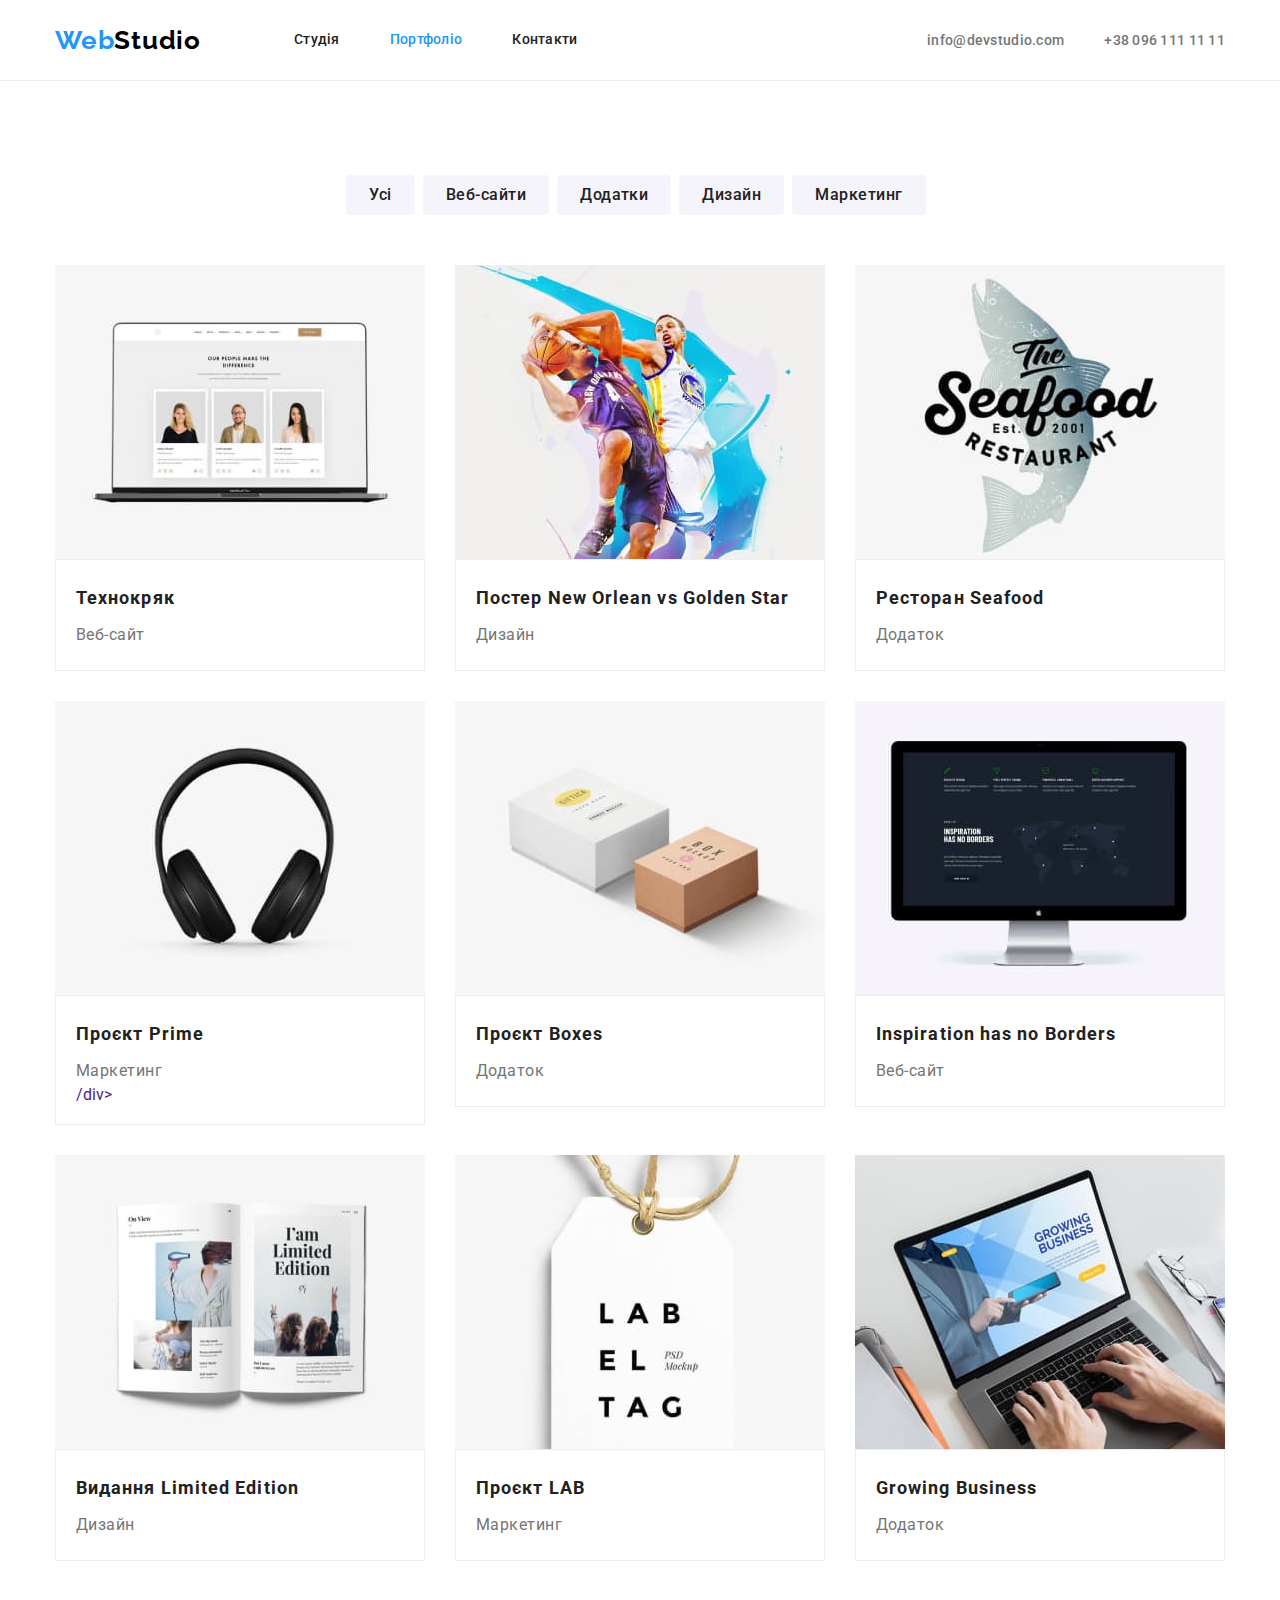
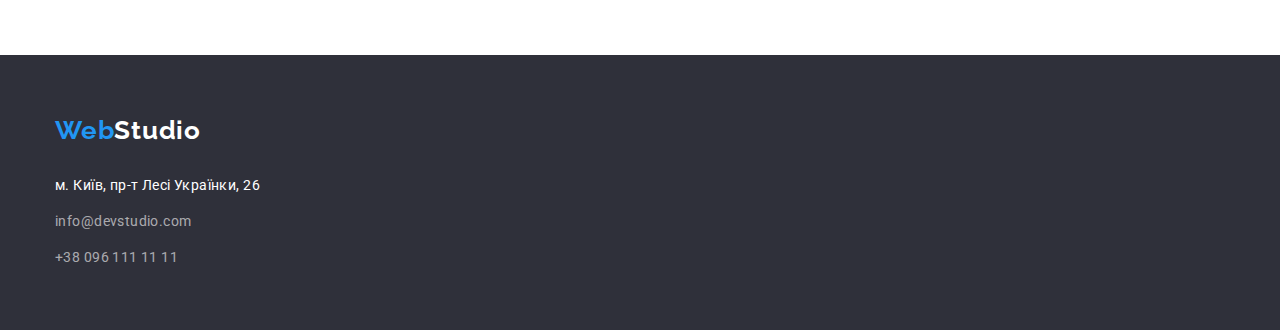
==== portfolio.html @ 8aa9c8b2 "Draft" ====
<!DOCTYPE html>
<html lang="uk">
  <head>
    <meta charset="UTF-8" />
    <meta http-equiv="X-UA-Compatible" content="IE=edge" />
    <meta name="viewport" content="width=device-width, initial-scale=1.0" />
    <title>Студія</title>
    <link rel="preconnect" href="https://fonts.googleapis.com" />
    <link rel="preconnect" href="https://fonts.gstatic.com" crossorigin />
    <link
      href="https://fonts.googleapis.com/css2?family=Raleway:wght@700&family=Roboto:wght@400;500;700;900&display=swap"
      rel="stylesheet"
    />
    <link
      rel="stylesheet"
      href="https://cdnjs.cloudflare.com/ajax/libs/modern-normalize/1.1.0/modern-normalize.min.css"
    />
    <link rel="stylesheet" href="./css/styles.css" />
  </head>

  <body>
  <header>
        <div class="container all-header">
        <a class="logo" href="./index.html"><span class="accent">Web</span>Studio</a>
        <nav>
        <ul class="site-nav list">
            <li class="item"><a class="link" href="./index.html">Студія</a></li>
            <li class="item"><a class="link current" href="./portfolio.html">Портфоліо</a></li>
            <li class="item"><a class="link" href="">Контакти</a></li>
        </ul>
        </nav>
        <ul class="contacts list contacts-top">
            <li class="item"><a class="link" href="mailto:info@devstudio.com">info@devstudio.com</a></li>
            <li class="item"><a class="link" href="tel:+380961111111">+38 096 111 11 11</a></li>
        </ul>
    </header>
    </div>

    <main>
      <section class="portfolio">
        <div class="container">
        <!--прихований заголовок Портфоліо-->
        <h1 class="hidden">Портфоліо</h1>
        <ul class="list btn-container">
          <li class="item"><button class="btn" type="button">Усі</button></li>
          <li class="item"><button class="btn" type="button">Веб-сайти</button></li>
          <li class="item"><button class="btn" type="button">Додатки</button></li>
          <li class="item"><button class="btn" type="button">Дизайн</button></li>
          <li class="item"><button class="btn" type="button">Маркетинг</button></li>
        </ul>

        <ul class="list flex-container">
          <li class="flex-element">
            <a href="">
              <img src="./images/img-11.jpg" alt="Фото команди" width="370" height="294" />
              <div class="portfolio-subtitle-text"><h2 class="portfolio-subtitle">Технокряк</h2>
              <p class="portfolio-text">Веб-сайт</p></div></a
            >
          </li>
          <li class="flex-element">
            <a href="">
              <img src="./images/img-12.jpg" alt="Баскетболісти" width="370" height="294" />
              <div class="portfolio-subtitle-text"><h2 class="portfolio-subtitle">
                Постер <span lang="en">New Orlean vs Golden Star</span>
              </h2>
              <p class="portfolio-text">Дизайн</p></div></a
            >
          </li>
          <li class="flex-element">
            <a href="">
              <img src="./images/img-13.jpg" alt="Емблема ресторану" width="370" height="294" />
              <div class="portfolio-subtitle-text"><h2 class="portfolio-subtitle">Ресторан <span lang="en">Seafood</span></h2>
              <p class="portfolio-text">Додаток</p></div></a
            >
          </li>
          <li class="flex-element">
            <a href="">
              <img src="./images/img-14.jpg" alt="Навушники" width="370" height="294" />
              <div class="portfolio-subtitle-text"><h2 class="portfolio-subtitle">Проєкт <span lang="en">Prime</span></h2>
              <p class="portfolio-text">Маркетинг</p>/div></a
            >
          </li>
          <li class="flex-element">
            <a href="">
              <img src="./images/img-15.jpg" alt="Коробки" width="370" height="294" />
              <div class="portfolio-subtitle-text"><h2 class="portfolio-subtitle">Проєкт <span lang="en">Boxes</span></h2>
              <p class="portfolio-text">Додаток</p></div></a
            >
          </li>
          <li class="flex-element">
            <a href="">
              <img src="./images/img-16.jpg" alt="Монітор" width="370" height="294" />
              <div class="portfolio-subtitle-text"><h2 class="portfolio-subtitle"><span lang="en">Inspiration has no Borders</span></h2>
              <p class="portfolio-text">Веб-сайт</p></div></a
            >
          </li>
          <li class="flex-element">
            <a href="">
              <img src="./images/img-17.jpg" alt="Книга" width="370" height="294" />
              <div class="portfolio-subtitle-text"><h2 class="portfolio-subtitle">Видання <span lang="en">Limited Edition</span></h2>
              <p class="portfolio-text">Дизайн</p></div></a
            >
          </li>
          <li class="flex-element">
            <a href="">
              <img src="./images/img-18.jpg" alt="Лейбл" width="370" height="294" />
              <div class="portfolio-subtitle-text"><h2 class="portfolio-subtitle">Проєкт <span lang="en">LAB</span></h2>
              <p class="portfolio-text">Маркетинг</p></div></a
            >
          </li>
          <li class="flex-element">
            <a href="">
              <img src="./images/img-19.jpg" alt="Ноутбук" width="370" height="294" />
              <div class="portfolio-subtitle-text"><h2 class="portfolio-subtitle"><span lang="en">Growing Business</span></h2>
              <p class="portfolio-text">Додаток</p></div></a
            >
          </li>
        </ul>
      </section>
      </div>
    </main>

  <footer class="footer">
    <div class="container">
    <a class="logo" href="./index.html"><span class="accent">Web</span>Studio</a>
    <address class="address">м. Київ, пр-т Лесі Українки, 26</address>
        <ul class="contacts list contacts-bottom">
            <li class="item"><a class="footer-link link" href="mailto:info@devstudio.com">info@devstudio.com</a></li>
            <li class="item"><a class="footer-link link" href="tel:+380961111111">+38 096 111 11 11</a></li>
        </ul>
    </div>
  </footer>
    </div>
  </body>
</html>
---- css/styles.css ----
:root {
  --main-text-color: #757575;
  --title-text-color: #212121;
  --accent-color: #2196f3;
  --prim-bcg-color: #ffffff;
  --sec-bcg-color: #2f303a;
}

body {
  font-family: 'Roboto', 'Raleway', sans-serif;
  background-color: var(--prim-bcg-color);
  color: var(--main-text-color);
}

header {
  border-bottom: 1px solid #eeeeee;
}

p,
h1,
h2,
h3,
h4,
h5,
h6 {
  margin: 0px;
}
ul,
ol {
  margin: 0px;
  padding-left: 0px;
}

img {
  display: block;
  max-width: 100%;
  height: auto;
}

a {
  text-decoration: none;
}

.hidden {
  position: absolute;
  width: 1px;
  height: 1px;
  margin: -1px;
  border: 0;
  padding: 0;
  white-space: nowrap;
  overflow: hidden;
}

.list {
  padding: 0;
  margin: 0;
  list-style: none;
}

.btn {
  cursor: pointer;
  font-family: inherit;
}

.btn:hover,
.btn:focus {
  color: var(--sec-bcg-color);
}

.container {
  margin-left: auto;
  margin-right: auto;
  width: 1200px;
  padding-left: 15px;
  padding-right: 15px;
  /* outline: 2px solid tomato; */
}

.all-header {
  display: flex;
  align-items: center;
  }

.logo {
  font-family: 'Raleway';
  font-weight: 700;
  font-size: 26px;
  line-height: 1.19;
  /* identical to box height */
  letter-spacing: 0.03em;
}

header .logo {
  color: #000000;
}

span.accent {
  color: var(--accent-color);
}

.logo:hover {
  color: var(--accent-color);
}
span.accent:hover {
  color: #000000;
}

.link {
  font-weight: 500;
  font-size: 14px;
  line-height: 1.14;
  letter-spacing: 0.02em;
}
.site-nav .link {
  display: block;
  padding-top: 32px;
  padding-bottom: 32px;
  color: var(--title-text-color);
}

.site-nav .link:hover,
.site-nav .link:focus,
.contacts .link:hover,
.contacts .link:focus {
  color: var(--accent-color);
}

.site-nav .link.current {
  color: var(--accent-color);
}

.site-nav {
  display: flex;
  margin-left: 93px;
}

.site-nav .item {
  /* background-color: tomato; */
}

.site-nav .item + .item {
  margin-left: 50px;
}

.contacts .link {
  color: var(--main-text-color);
}

.contacts-top {
  display: flex;
  margin-left: auto;
}

.contacts-top .item + .item {
  margin-left: 40px;
}

.envelope {
  margin-right: 10px;
  outline: 1px solid tomato;
}

.smartphone {  
  margin-right: 10px;
  outline: 1px solid tomato;
}

/*Секція Герой*/

.hero {
  max-width: 1600px;
  height: 600px;
  margin-left: auto;
  margin-right: auto;
  background-image: linear-gradient(rgba(47, 48, 58, 0.4), rgba(47, 48, 58, 0.4)),
  url("../images/bg.jpg");
  background-repeat: no-repeat;
  background-size: cover;
  background-position: center;
  box-shadow: 0px 4px 4px rgba(0, 0, 0, 0.25), 0px 4px 4px rgba(0, 0, 0, 0.25);
  padding: 200px; 0;
  background-color: #C4C4C4;
  text-align: center;
}
.hero-title {
  max-width: 696px;
  margin: auto; auto;
  color: #ffffff;
  font-weight: 900;
  font-size: 44px;
  line-height: 1.36;
  letter-spacing: 0.06em;
  text-transform: uppercase;
}
.hero-btn {
  margin-top: 30px;
  display: inline-block;
  padding: 10px 20px;
  min-width: 200px;
  box-shadow: 0px 4px 4px rgba(0, 0, 0, 0.15);
  border-radius: 4px;
  border: 1px solid transparent;
  background-color: var(--accent-color);
  color: #ffffff;
  font-weight: 700;
  font-size: 16px;
  line-height: 1.88;
  text-align: center;
  letter-spacing: 0.06em;
}

/* sections*/
.title {
  font-weight: 700;
  color: var(--title-text-color);
}

.features {
  padding-top: 94px;
  padding-bottom: 94px;
}

.features .title {
  margin-bottom: 10px;
  font-size: 14px;
  line-height: 1.14;
  letter-spacing: 0.03em;
  text-transform: uppercase;
}

.features p {
  font-size: 14px;
  line-height: 1.71;
  letter-spacing: 0.03em;
  color: var(--main-text-color);
}

.features-list {
  display: flex;
  min-width: 270px;
}

.features-list .item:not(:last-child) {
  margin-right: 30px;
}

.features-visual {
  width: 270px;
  height: 120px;
  margin-bottom: 30px;
  background-color: #F5F4FA;
}

.features-icon {
  outline: 1px solid tomato;
}

.works{
  padding-bottom: 94px;
}


.works .title {
  margin-bottom: 50px;
  font-size: 36px;
  line-height: 1.17;
  text-align: center;
  letter-spacing: 0.03em;
}

.works-container {
  display: flex;
}

.works-container .item:not(:last-child) {
  margin-right: 30px;
}

.team {
  padding-top: 94px;
  padding-bottom: 94px;
  background-color: #f5f4fa;
}
.team .title {
  margin-bottom: 50px;
  font-size: 36px;
  line-height: 1.17;
  text-align: center;
  letter-spacing: 0.03em;
}

.team-title-text {
  padding-top: 30px;
  padding-bottom: 30px;
}
.team-title {
  /* margin-top: 30px;*/
  margin-bottom: 10px;
  font-weight: 500;
  font-size: 16px;
  line-height: 1.19;
  /* identical to box height */
  text-align: center;
  letter-spacing: 0.03em;
  color: var(--title-text-color);
}
.team-text {
  margin-bottom: 16px;
  font-size: 16px;
  line-height: 1.19;
  /* identical to box height */
  text-align: center;
  letter-spacing: 0.03em;
  color: var(--main-text-color);
}

.team li {
  background-color: var(--prim-bcg-color);
}

.team-container {
  display: flex;
  }

.team-container .item {
  border: 1px solid transparent;
  box-shadow: 0px 1px 3px rgba(0, 0, 0, 0.12), 0px 1px 1px rgba(0, 0, 0, 0.14),
    0px 2px 1px rgba(0, 0, 0, 0.2);
  border-radius: 0px 0px 4px 4px;
}

.team-container .item:not(:last-child) {
  margin-right: 30px;
}

.team-soc-list {
  display: flex;
  justify-content: center;
  align-items: center;
}
.team-soc-items {
  width: 44px;
  height: 44px;
  outline: 1px solid green;
}
.team-soc-items:not(:last-child) {
  margin-right: 10px;
}
.team-soc-link {
  width: 100%;
  height: 100%;
  display: flex;
  background-color: #fff;
  border-radius: 50%;
  justify-content: center;
  align-items: center;
  color: #000;
}
.team-soc-link:hover {
  color: var(--accent-color);
}
.team-soc-icons {
  fill: currentColor;
  outline: 1px solid tomato;}

  .clients {
  padding-top: 94px;
  padding-bottom: 94px;
  }

  .clients .title {
  margin-bottom: 50px;
  font-size: 36px;
  line-height: 1.17;
  letter-spacing: 0.03em;
  text-align: center;
}

.clients-list {
  display: inline-flex;
}

.clients-list .item {
  width: 170px;
  height: 92px;
  border:1px solid #AFB1B8
}

.clients-list .item:not(:last-child) {
  margin-right: 30px;
}

.clients-icons {
  outline: 1px solid tomato;
}

.footer {
  display: flex;
  padding-top: 60px;
  padding-bottom: 60px;
  background-color: var(--sec-bcg-color);
}

footer .logo {
  color: #ffffff;
}

.footer-link.link {
  font-weight: 400;
  font-size: 14px;
  line-height: 1.71;
  letter-spacing: 0.03em;
  color: rgba(255, 255, 255, 0.6);
}
.address {
  margin-top: 28px;
  font-weight: 400;
  font-size: 14px;
  line-height: 1.71;
  letter-spacing: 0.03em;
  color: #ffffff;
  font-style: normal;
}

.contacts-bottom .item {
  margin-top: 12px;
}

.footer-soc-title {

color: var(--prim-bcg-color);
font-weight: 700;
font-size: 14px;
line-height: 1.14;
letter-spacing: 0.03em;
text-transform: uppercase;
}

.footer-soc-list {
  display: flex;
}
.footer-soc-items {
  width: 44px;
  height: 44px;
  outline: 1px solid green;
}
.footer-soc-items:not(:last-child) {
  margin-right: 10px;
}
.footer-soc-link {
  width: 100%;
  height: 100%;
  display: flex;
  background-color: #fff;
  border-radius: 50%;
  justify-content: center;
  align-items: center;
  color: #000;
}
.footer-soc-link:hover {
  color: var(--accent-color);
}
.footer-soc-icons {
  fill: currentColor;
  outline: 1px solid tomato;}

/*Portfolio*/

.portfolio {
padding-top: 94px;
padding-bottom: 94px;
}

.btn-container {
  display: flex;
  justify-content: center;
  align-content: center;
    
}

.btn-container .item {
    /* outline: solid green; */
    margin-right: 8px;
}

.portfolio .btn {

  padding: 6px 22px;
  border-radius: 4px;
  border: 1px solid transparent;

  background: #f5f4fa;
  font-weight: 500;
  font-size: 16px;
  line-height: 1.62;
  text-align: center;
  letter-spacing: 0.03em;
  color: var(--title-text-color);
}

/* .portfolio .btn:first-child {
  background-color: var(--accent-color);
} */

.portfolio .btn:hover,
.portfolio .btn:focus {
  color: var(--accent-color);
}

.portfolio-subtitle-text{
 padding: 20px; 24px;
 border: 1px solid #eeeeee;
}

.portfolio-subtitle {
  margin-bottom: 4px;
  font-weight: 700;
  font-size: 18px;
  line-height: 2;
  letter-spacing: 0.06em;
  color: var(--title-text-color);
}

.portfolio-text {
  font-size: 16px;
  line-height: 1.88;
  letter-spacing: 0.03em;
  color: var(--main-text-color);
}


.flex-container {
  margin-top: 50px;
  display: flex;
  flex-wrap: wrap;
  /* background-color: teal; */
}

.flex-element {
  width: 370px;
  margin-right: 30px;
  margin-bottom: 30px;
    /* background-color: tomato; */
}

.flex-element:nth-child(3n) {
  margin-right: 0;
}

.flex-element:nth-last-child(-n + 3) {
  margin-bottom: 0;
}
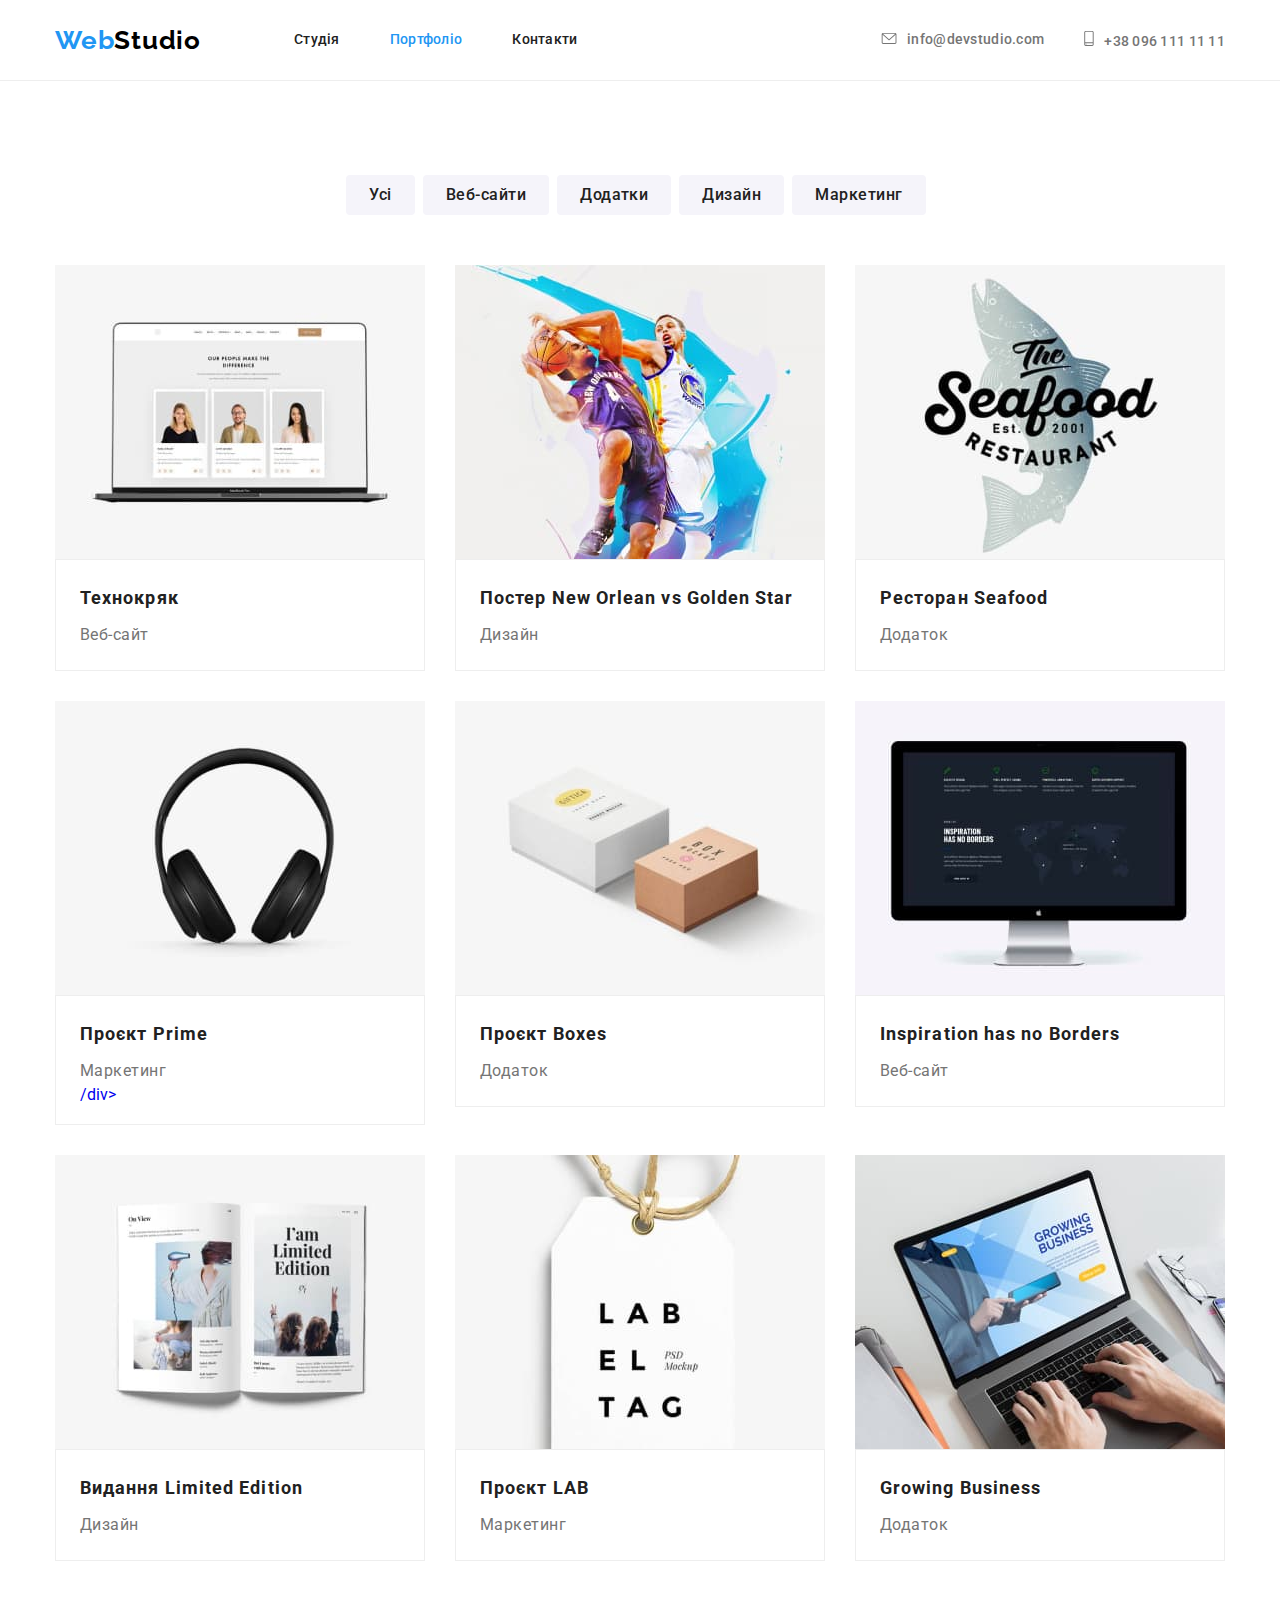
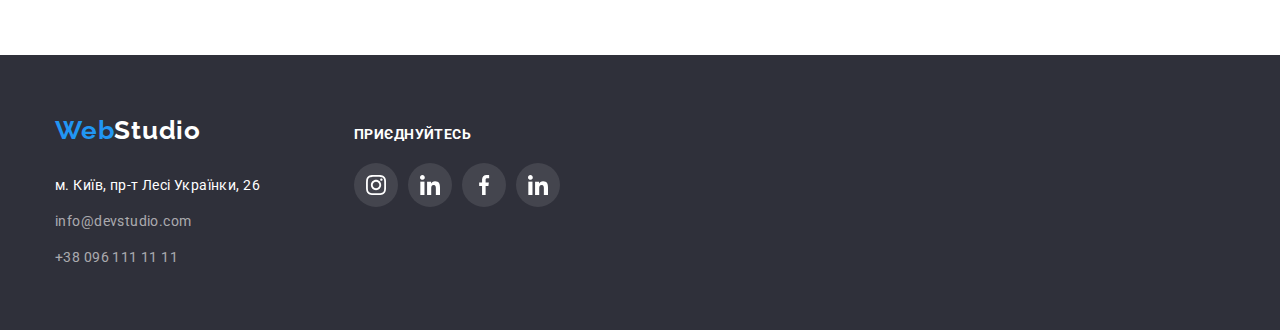
==== commit cb146c86: "Version 1" ====
--- a/portfolio.html
+++ b/portfolio.html
@@ -19,22 +19,34 @@
   </head>
 
   <body>
-  <header>
-        <div class="container all-header">
+      <header>
+      <div class="container all-header">
         <a class="logo" href="./index.html"><span class="accent">Web</span>Studio</a>
         <nav>
-        <ul class="site-nav list">
+          <ul class="site-nav list">
             <li class="item"><a class="link" href="./index.html">Студія</a></li>
             <li class="item"><a class="link current" href="./portfolio.html">Портфоліо</a></li>
             <li class="item"><a class="link" href="">Контакти</a></li>
-        </ul>
+          </ul>
         </nav>
         <ul class="contacts list contacts-top">
-            <li class="item"><a class="link" href="mailto:info@devstudio.com">info@devstudio.com</a></li>
-            <li class="item"><a class="link" href="tel:+380961111111">+38 096 111 11 11</a></li>
+          <li class="item">
+            <a class="link" href="mailto:info@devstudio.com"
+              ><svg width="16" height="12" class="header-icons">
+                <use href="./images/icons.svg#icon-envelope"></use></svg
+              >info@devstudio.com</a
+            >
+          </li>
+          <li class="item">
+            <a class="link" href="tel:+380961111111"
+              ><svg width="10" height="16" class="header-icons">
+                <use href="./images/icons.svg#icon-smartphone"></use></svg
+              >+38 096 111 11 11</a
+            >
+          </li>
         </ul>
+      </div>
     </header>
-    </div>
 
     <main>
       <section class="portfolio">
@@ -51,14 +63,14 @@
 
         <ul class="list flex-container">
           <li class="flex-element">
-            <a href="">
+            <a href="#" class="flex-element-link">
               <img src="./images/img-11.jpg" alt="Фото команди" width="370" height="294" />
               <div class="portfolio-subtitle-text"><h2 class="portfolio-subtitle">Технокряк</h2>
               <p class="portfolio-text">Веб-сайт</p></div></a
             >
           </li>
           <li class="flex-element">
-            <a href="">
+            <a href="#" class="flex-element-link">
               <img src="./images/img-12.jpg" alt="Баскетболісти" width="370" height="294" />
               <div class="portfolio-subtitle-text"><h2 class="portfolio-subtitle">
                 Постер <span lang="en">New Orlean vs Golden Star</span>
@@ -67,49 +79,49 @@
             >
           </li>
           <li class="flex-element">
-            <a href="">
+            <a href="#" class="flex-element-link">
               <img src="./images/img-13.jpg" alt="Емблема ресторану" width="370" height="294" />
               <div class="portfolio-subtitle-text"><h2 class="portfolio-subtitle">Ресторан <span lang="en">Seafood</span></h2>
               <p class="portfolio-text">Додаток</p></div></a
             >
           </li>
           <li class="flex-element">
-            <a href="">
+            <a href="#" class="flex-element-link">
               <img src="./images/img-14.jpg" alt="Навушники" width="370" height="294" />
               <div class="portfolio-subtitle-text"><h2 class="portfolio-subtitle">Проєкт <span lang="en">Prime</span></h2>
               <p class="portfolio-text">Маркетинг</p>/div></a
             >
           </li>
           <li class="flex-element">
-            <a href="">
+            <a href="#" class="flex-element-link">
               <img src="./images/img-15.jpg" alt="Коробки" width="370" height="294" />
               <div class="portfolio-subtitle-text"><h2 class="portfolio-subtitle">Проєкт <span lang="en">Boxes</span></h2>
               <p class="portfolio-text">Додаток</p></div></a
             >
           </li>
           <li class="flex-element">
-            <a href="">
+            <a href="#" class="flex-element-link">
               <img src="./images/img-16.jpg" alt="Монітор" width="370" height="294" />
               <div class="portfolio-subtitle-text"><h2 class="portfolio-subtitle"><span lang="en">Inspiration has no Borders</span></h2>
               <p class="portfolio-text">Веб-сайт</p></div></a
             >
           </li>
           <li class="flex-element">
-            <a href="">
+            <a href="#" class="flex-element-link">
               <img src="./images/img-17.jpg" alt="Книга" width="370" height="294" />
               <div class="portfolio-subtitle-text"><h2 class="portfolio-subtitle">Видання <span lang="en">Limited Edition</span></h2>
               <p class="portfolio-text">Дизайн</p></div></a
             >
           </li>
           <li class="flex-element">
-            <a href="">
+            <a href="#" class="flex-element-link">
               <img src="./images/img-18.jpg" alt="Лейбл" width="370" height="294" />
               <div class="portfolio-subtitle-text"><h2 class="portfolio-subtitle">Проєкт <span lang="en">LAB</span></h2>
               <p class="portfolio-text">Маркетинг</p></div></a
             >
           </li>
           <li class="flex-element">
-            <a href="">
+            <a href="#" class="flex-element-link">
               <img src="./images/img-19.jpg" alt="Ноутбук" width="370" height="294" />
               <div class="portfolio-subtitle-text"><h2 class="portfolio-subtitle"><span lang="en">Growing Business</span></h2>
               <p class="portfolio-text">Додаток</p></div></a
@@ -120,16 +132,56 @@
       </div>
     </main>
 
-  <footer class="footer">
-    <div class="container">
-    <a class="logo" href="./index.html"><span class="accent">Web</span>Studio</a>
-    <address class="address">м. Київ, пр-т Лесі Українки, 26</address>
-        <ul class="contacts list contacts-bottom">
-            <li class="item"><a class="footer-link link" href="mailto:info@devstudio.com">info@devstudio.com</a></li>
-            <li class="item"><a class="footer-link link" href="tel:+380961111111">+38 096 111 11 11</a></li>
-        </ul>
-    </div>
-  </footer>
+    <footer class="footer">
+      <div class="container footer-container">
+        <div class="footer-address">
+          <a class="logo" href="./index.html"><span class="accent">Web</span>Studio</a>
+          <address class="address">м. Київ, пр-т Лесі Українки, 26</address>
+          <ul class="contacts list contacts-bottom">
+            <li class="item">
+              <a class="footer-link link" href="mailto:info@devstudio.com">info@devstudio.com</a>
+            </li>
+            <li class="item">
+              <a class="footer-link link" href="tel:+380961111111">+38 096 111 11 11</a>
+            </li>
+          </ul>
+        </div>
+
+        <div class="footer-join">
+          <h3 class="footer-soc-title">Приєднуйтесь</h3>
+          <ul class="footer-soc-list list">
+            <li class="footer-soc-items">
+              <a href="#" class="footer-soc-link link">
+                <svg width="20" height="20" class="footer-soc-icons">
+                  <use href="./images/icons.svg#icon-instagram"></use>
+                </svg>
+              </a>
+            </li>
+
+            <li class="footer-soc-items">
+              <a href="#" class="footer-soc-link link">
+                <svg width="20" height="20" class="footer-soc-icons">
+                  <use href="./images/icons.svg#icon-linkedin"></use></svg
+              ></a>
+            </li>
+
+            <li class="footer-soc-items">
+              <a href="#" class="footer-soc-link link">
+                <svg width="20" height="20" class="footer-soc-icons">
+                  <use href="./images/icons.svg#icon-facebook"></use></svg
+              ></a>
+            </li>
+
+            <li class="footer-soc-items">
+              <a href="#" class="footer-soc-link link">
+                <svg width="20" height="20" class="footer-soc-icons">
+                  <use href="./images/icons.svg#icon-linkedin"></use></svg
+              ></a>
+            </li>
+          </ul>
+        </div>
+      </div>
+    </footer>
     </div>
   </body>
 </html>
--- a/css/styles.css
+++ b/css/styles.css
@@ -80,7 +80,7 @@
 .all-header {
   display: flex;
   align-items: center;
-  }
+}
 
 .logo {
   font-family: 'Raleway';
@@ -135,9 +135,9 @@
   margin-left: 93px;
 }
 
-.site-nav .item {
-  /* background-color: tomato; */
-}
+/* .site-nav .item {
+  background-color: tomato;
+} */
 
 .site-nav .item + .item {
   margin-left: 50px;
@@ -156,14 +156,10 @@
   margin-left: 40px;
 }
 
-.envelope {
+.header-icons {
+  fill: currentColor;
   margin-right: 10px;
-  outline: 1px solid tomato;
-}
-
-.smartphone {  
-  margin-right: 10px;
-  outline: 1px solid tomato;
+  /* outline: 1px solid tomato; */
 }
 
 /*Секція Герой*/
@@ -174,18 +170,18 @@
   margin-left: auto;
   margin-right: auto;
   background-image: linear-gradient(rgba(47, 48, 58, 0.4), rgba(47, 48, 58, 0.4)),
-  url("../images/bg.jpg");
+    url('../images/bg.jpg');
   background-repeat: no-repeat;
   background-size: cover;
   background-position: center;
   box-shadow: 0px 4px 4px rgba(0, 0, 0, 0.25), 0px 4px 4px rgba(0, 0, 0, 0.25);
-  padding: 200px; 0;
-  background-color: #C4C4C4;
+  padding: 200px 0;
+  background-color: #c4c4c4;
   text-align: center;
 }
 .hero-title {
   max-width: 696px;
-  margin: auto; auto;
+  margin: 0 auto;
   color: #ffffff;
   font-weight: 900;
   font-size: 44px;
@@ -246,20 +242,22 @@
 }
 
 .features-visual {
+  display: flex;
+  align-items: center;
+  justify-content: center;
   width: 270px;
   height: 120px;
   margin-bottom: 30px;
-  background-color: #F5F4FA;
-}
-
-.features-icon {
+  background-color: #f5f4fa;
+}
+
+/* .features-icon {
   outline: 1px solid tomato;
-}
-
-.works{
+} */
+
+.works {
   padding-bottom: 94px;
 }
-
 
 .works .title {
   margin-bottom: 50px;
@@ -321,7 +319,7 @@
 
 .team-container {
   display: flex;
-  }
+}
 
 .team-container .item {
   border: 1px solid transparent;
@@ -342,7 +340,6 @@
 .team-soc-items {
   width: 44px;
   height: 44px;
-  outline: 1px solid green;
 }
 .team-soc-items:not(:last-child) {
   margin-right: 10px;
@@ -351,25 +348,25 @@
   width: 100%;
   height: 100%;
   display: flex;
-  background-color: #fff;
   border-radius: 50%;
   justify-content: center;
   align-items: center;
-  color: #000;
+  color: #afb1b8;
 }
 .team-soc-link:hover {
-  color: var(--accent-color);
+  color: var(--prim-bcg-color);
+  background-color: var(--accent-color);
 }
 .team-soc-icons {
   fill: currentColor;
-  outline: 1px solid tomato;}
-
-  .clients {
+}
+
+.clients {
   padding-top: 94px;
   padding-bottom: 94px;
-  }
-
-  .clients .title {
+}
+
+.clients .title {
   margin-bottom: 50px;
   font-size: 36px;
   line-height: 1.17;
@@ -378,28 +375,54 @@
 }
 
 .clients-list {
-  display: inline-flex;
+  display: flex;
+}
+
+.clients-visual {
+  display: flex;
+  align-items: center;
+  justify-content: center;
 }
 
 .clients-list .item {
   width: 170px;
   height: 92px;
-  border:1px solid #AFB1B8
+  border: 1px solid #afb1b8;
 }
 
 .clients-list .item:not(:last-child) {
   margin-right: 30px;
 }
 
+.clients-link {
+  width: 100%;
+  height: 100%;
+  display: flex;
+  justify-content: center;
+  align-items: center;
+  color: #afb1b8;
+}
+
+.clients-link:hover {
+  width: 170px;
+  height: 92px;
+  border: 1px solid var(--accent-color);
+  color: var(--accent-color);
+}
+
 .clients-icons {
-  outline: 1px solid tomato;
+  fill: currentColor;
 }
 
 .footer {
-  display: flex;
   padding-top: 60px;
   padding-bottom: 60px;
   background-color: var(--sec-bcg-color);
+}
+
+.footer-container {
+  display: flex;
+  align-items: baseline;
 }
 
 footer .logo {
@@ -427,14 +450,18 @@
   margin-top: 12px;
 }
 
+.footer-join {
+  margin-left: 94px;
+}
+
 .footer-soc-title {
-
-color: var(--prim-bcg-color);
-font-weight: 700;
-font-size: 14px;
-line-height: 1.14;
-letter-spacing: 0.03em;
-text-transform: uppercase;
+  margin-bottom: 20px;
+  color: var(--prim-bcg-color);
+  font-weight: 700;
+  font-size: 14px;
+  line-height: 1.14;
+  letter-spacing: 0.03em;
+  text-transform: uppercase;
 }
 
 .footer-soc-list {
@@ -443,7 +470,6 @@
 .footer-soc-items {
   width: 44px;
   height: 44px;
-  outline: 1px solid green;
 }
 .footer-soc-items:not(:last-child) {
   margin-right: 10px;
@@ -452,40 +478,38 @@
   width: 100%;
   height: 100%;
   display: flex;
-  background-color: #fff;
   border-radius: 50%;
   justify-content: center;
   align-items: center;
-  color: #000;
+  color: var(--prim-bcg-color);
+  background-color: rgba(255, 255, 255, 0.1);
 }
 .footer-soc-link:hover {
-  color: var(--accent-color);
+  background-color: var(--accent-color);
 }
 .footer-soc-icons {
   fill: currentColor;
-  outline: 1px solid tomato;}
+}
 
 /*Portfolio*/
 
 .portfolio {
-padding-top: 94px;
-padding-bottom: 94px;
+  padding-top: 94px;
+  padding-bottom: 94px;
 }
 
 .btn-container {
   display: flex;
   justify-content: center;
   align-content: center;
-    
 }
 
 .btn-container .item {
-    /* outline: solid green; */
-    margin-right: 8px;
+  /* outline: solid green; */
+  margin-right: 8px;
 }
 
 .portfolio .btn {
-
   padding: 6px 22px;
   border-radius: 4px;
   border: 1px solid transparent;
@@ -505,12 +529,15 @@
 
 .portfolio .btn:hover,
 .portfolio .btn:focus {
-  color: var(--accent-color);
-}
-
-.portfolio-subtitle-text{
- padding: 20px; 24px;
- border: 1px solid #eeeeee;
+  background-color: var(--accent-color);
+  color: var(--prim-bcg-color);
+  box-shadow: 0px 3px 1px rgba(0, 0, 0, 0.1), 0px 1px 2px rgba(0, 0, 0, 0.08),
+    0px 2px 2px rgba(0, 0, 0, 0.12);
+}
+
+.portfolio-subtitle-text {
+  padding: 20px 24px;
+  border: 1px solid #eeeeee;
 }
 
 .portfolio-subtitle {
@@ -529,7 +556,6 @@
   color: var(--main-text-color);
 }
 
-
 .flex-container {
   margin-top: 50px;
   display: flex;
@@ -541,7 +567,7 @@
   width: 370px;
   margin-right: 30px;
   margin-bottom: 30px;
-    /* background-color: tomato; */
+  /* background-color: tomato; */
 }
 
 .flex-element:nth-child(3n) {
@@ -551,3 +577,9 @@
 .flex-element:nth-last-child(-n + 3) {
   margin-bottom: 0;
 }
+
+.flex-element-link:hover,
+.flex-element-link:focus {
+  box-shadow: 0px 1px 1px rgba(0, 0, 0, 0.12), 0px 4px 4px rgba(0, 0, 0, 0.06),
+    1px 4px 6px rgba(0, 0, 0, 0.16);
+}
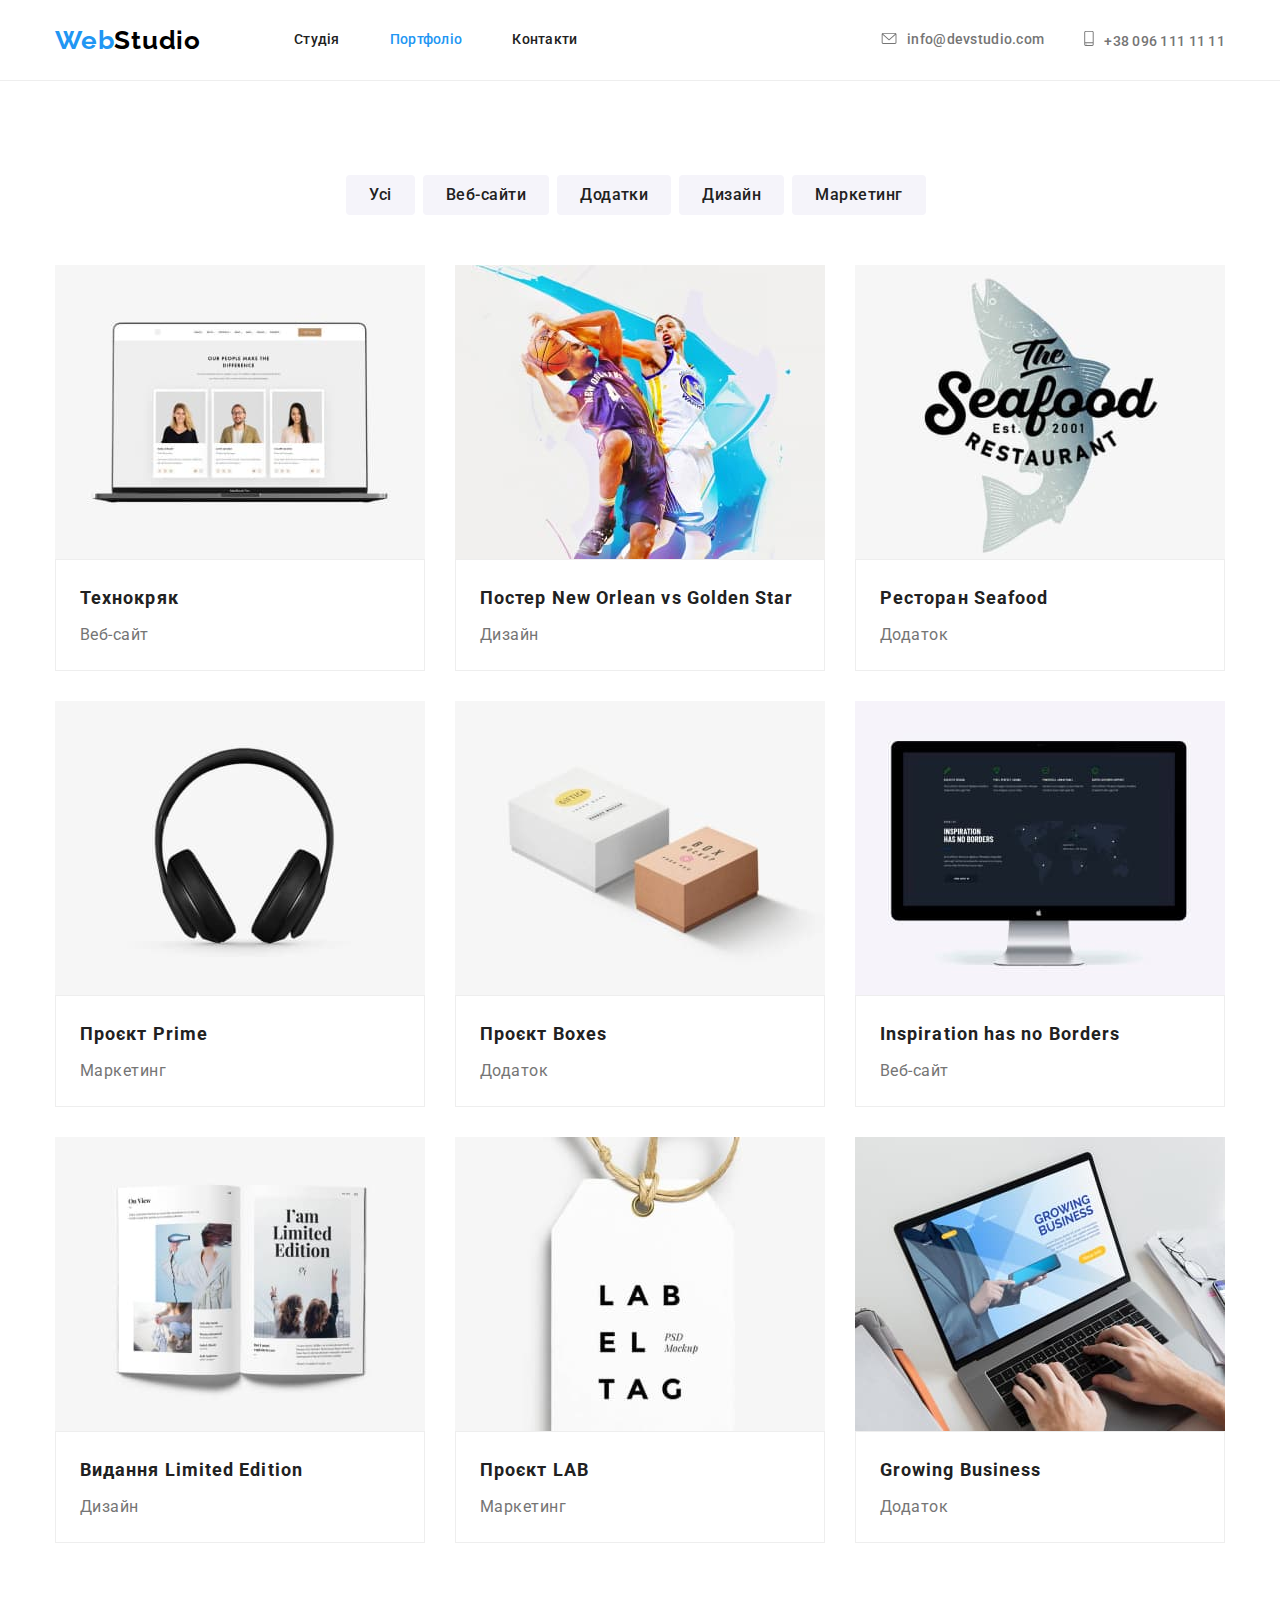
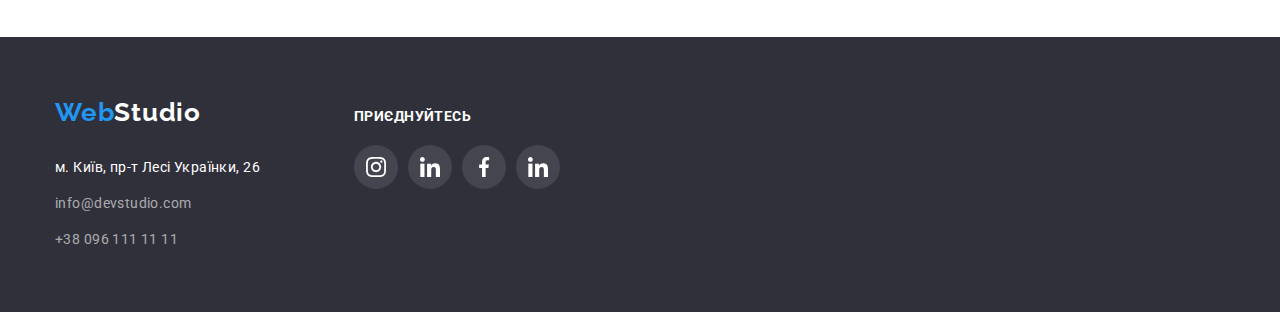
==== commit d0132240: "Version 2" ====
--- a/portfolio.html
+++ b/portfolio.html
@@ -89,7 +89,7 @@
             <a href="#" class="flex-element-link">
               <img src="./images/img-14.jpg" alt="Навушники" width="370" height="294" />
               <div class="portfolio-subtitle-text"><h2 class="portfolio-subtitle">Проєкт <span lang="en">Prime</span></h2>
-              <p class="portfolio-text">Маркетинг</p>/div></a
+              <p class="portfolio-text">Маркетинг</p></div></a
             >
           </li>
           <li class="flex-element">
--- a/css/styles.css
+++ b/css/styles.css
@@ -249,6 +249,7 @@
   height: 120px;
   margin-bottom: 30px;
   background-color: #f5f4fa;
+  border-radius: 4px;
 }
 
 /* .features-icon {
@@ -353,7 +354,8 @@
   align-items: center;
   color: #afb1b8;
 }
-.team-soc-link:hover {
+.team-soc-link:hover,
+.team-soc-link:focus {
   color: var(--prim-bcg-color);
   background-color: var(--accent-color);
 }
@@ -384,30 +386,26 @@
   justify-content: center;
 }
 
-.clients-list .item {
+.clients-list .item:not(:last-child) {
+  margin-right: 30px;
+}
+
+.clients-link {
   width: 170px;
   height: 92px;
   border: 1px solid #afb1b8;
-}
-
-.clients-list .item:not(:last-child) {
-  margin-right: 30px;
-}
-
-.clients-link {
-  width: 100%;
-  height: 100%;
+  border-radius: 4px;
   display: flex;
   justify-content: center;
   align-items: center;
   color: #afb1b8;
 }
 
-.clients-link:hover {
-  width: 170px;
-  height: 92px;
+.clients-link:hover,
+.clients-link:focus {
   border: 1px solid var(--accent-color);
   color: var(--accent-color);
+  border-radius: 4px;
 }
 
 .clients-icons {
@@ -484,7 +482,8 @@
   color: var(--prim-bcg-color);
   background-color: rgba(255, 255, 255, 0.1);
 }
-.footer-soc-link:hover {
+.footer-soc-link:hover,
+.footer-soc-link:focus {
   background-color: var(--accent-color);
 }
 .footer-soc-icons {
@@ -578,6 +577,10 @@
   margin-bottom: 0;
 }
 
+.flex-element-link {
+  display: block;
+}
+
 .flex-element-link:hover,
 .flex-element-link:focus {
   box-shadow: 0px 1px 1px rgba(0, 0, 0, 0.12), 0px 4px 4px rgba(0, 0, 0, 0.06),
